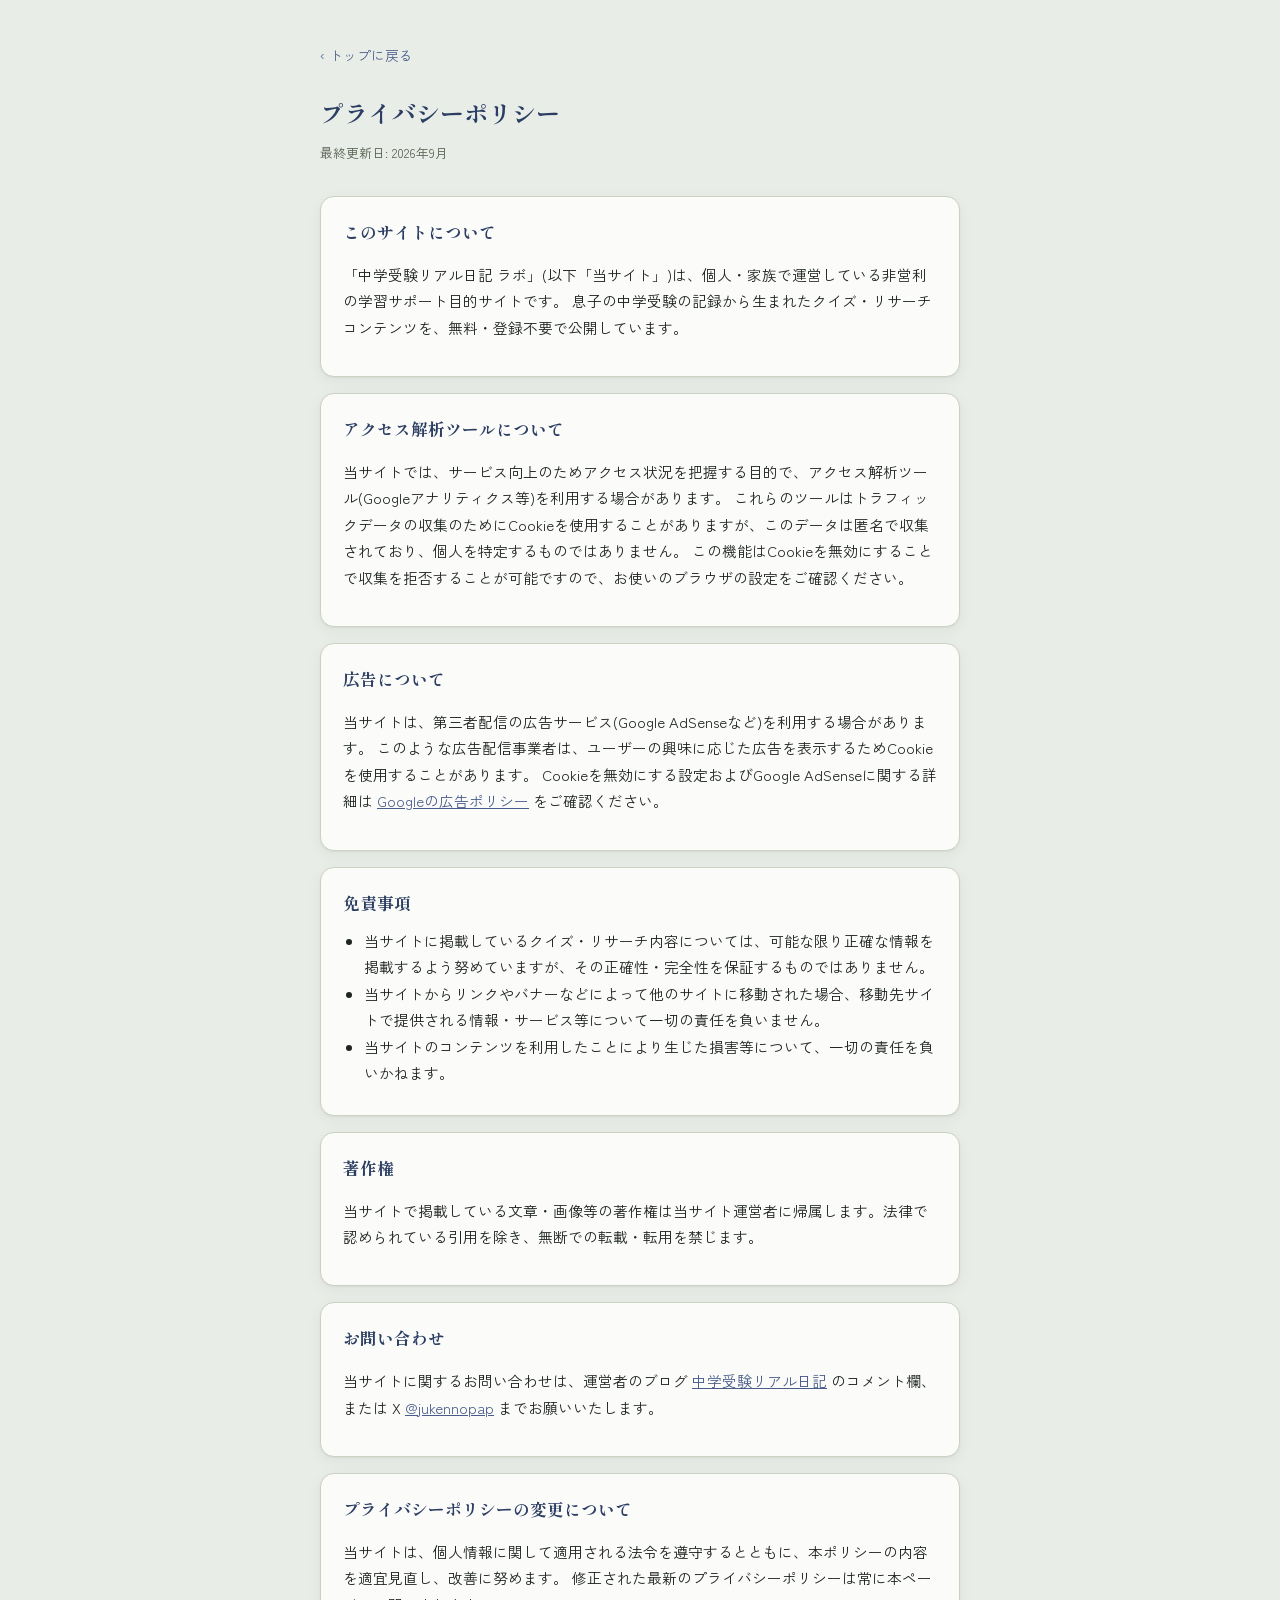
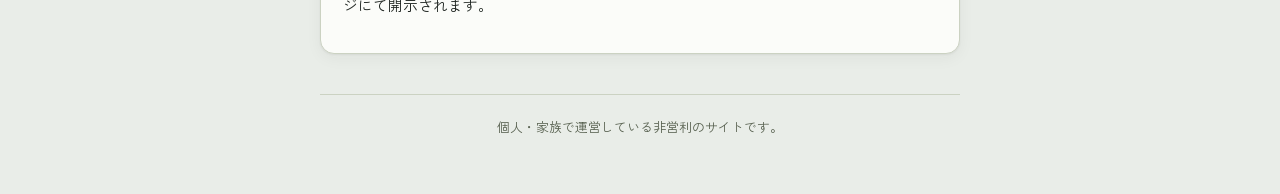
==== privacy.html @ ec5e4c24 "国語(漢字・四字熟語)を記述式クイズとして追加 - 5科目目として国語を追加。全10単元・90問。   漢字: 書き取り10問/読み8問/同音異義語8問/同訓異字8問/対義語・類義語8問   四字熟語" ====
<!DOCTYPE html>
<html lang="ja">
<head>
<meta charset="UTF-8">
<meta name="viewport" content="width=device-width, initial-scale=1.0, maximum-scale=1.0">
<title>プライバシーポリシー | 中学受験リアル日記 ラボ</title>
<meta name="description" content="中学受験リアル日記ラボ(社会・理科クイズ、頻出用語リサーチ)のプライバシーポリシー。">
<link rel="canonical" href="https://kaya87.github.io/juken-shakai-quiz/privacy.html">
<meta name="robots" content="noindex">
<link rel="stylesheet" href="https://fonts.googleapis.com/css2?family=Shippori+Mincho:wght@500;600;700&family=Zen+Kaku+Gothic+New:wght@400;500;700&display=swap">
<style>
  :root {
    --bg: #e9ede8;
    --surface: #fbfcf9;
    --surface-alt: #dde3d6;
    --text: #1e2420;
    --text-muted: #57604f;
    --primary: #2c3e63;
    --primary-soft: #4a5d8a;
    --accent: #8a6d2f;
    --accent-soft: #eadfc2;
    --border: #cbd2c2;
    --shadow: 0 1px 2px rgba(30, 36, 32, 0.06), 0 4px 16px rgba(30, 36, 32, 0.05);
  }

  @media (prefers-color-scheme: dark) {
    :root {
      --bg: #14181a;
      --surface: #1b2123;
      --surface-alt: #232b27;
      --text: #e6e9e1;
      --text-muted: #99a392;
      --primary: #90a8da;
      --primary-soft: #b7c6ea;
      --accent: #d4b673;
      --accent-soft: #3a331f;
      --border: #303935;
      --shadow: 0 1px 2px rgba(0, 0, 0, 0.3), 0 4px 20px rgba(0, 0, 0, 0.25);
    }
  }

  * { box-sizing: border-box; }

  body {
    margin: 0;
    background: var(--bg);
    color: var(--text);
    font-family: "Zen Kaku Gothic New", "Hiragino Sans", sans-serif;
    line-height: 1.8;
    -webkit-font-smoothing: antialiased;
  }

  h1, h2 { font-family: "Shippori Mincho", serif; text-wrap: balance; }

  .wrap {
    max-width: 680px;
    margin: 0 auto;
    padding: 40px 20px 56px;
  }

  .back-link {
    display: inline-block;
    margin-bottom: 24px;
    font-size: 0.85rem;
    color: var(--primary-soft);
    text-decoration: none;
  }
  .back-link:hover { text-decoration: underline; }

  h1 {
    font-size: 1.5rem;
    font-weight: 700;
    color: var(--primary);
    margin: 0 0 6px;
  }

  .updated {
    font-size: 0.8rem;
    color: var(--text-muted);
    margin: 0 0 32px;
  }

  section {
    background: var(--surface);
    border: 1px solid var(--border);
    border-radius: 14px;
    padding: 20px 22px;
    box-shadow: var(--shadow);
    margin-bottom: 16px;
  }

  h2 {
    font-size: 1.05rem;
    color: var(--primary);
    margin: 0 0 10px;
  }

  p, li { font-size: 0.92rem; color: var(--text); }
  ul { margin: 8px 0; padding-left: 1.3em; }

  a { color: var(--primary-soft); }

  footer {
    margin-top: 40px;
    padding-top: 20px;
    border-top: 1px solid var(--border);
    text-align: center;
    font-size: 0.8rem;
    color: var(--text-muted);
  }
</style>
</head>
<body>
<div class="wrap">

  <a class="back-link" href="index.html">‹ トップに戻る</a>

  <h1>プライバシーポリシー</h1>
  <p class="updated">最終更新日: 2026年9月</p>

  <section>
    <h2>このサイトについて</h2>
    <p>
      「中学受験リアル日記 ラボ」(以下「当サイト」)は、個人・家族で運営している非営利の学習サポート目的サイトです。
      息子の中学受験の記録から生まれたクイズ・リサーチコンテンツを、無料・登録不要で公開しています。
    </p>
  </section>

  <section>
    <h2>アクセス解析ツールについて</h2>
    <p>
      当サイトでは、サービス向上のためアクセス状況を把握する目的で、アクセス解析ツール(Googleアナリティクス等)を利用する場合があります。
      これらのツールはトラフィックデータの収集のためにCookieを使用することがありますが、このデータは匿名で収集されており、個人を特定するものではありません。
      この機能はCookieを無効にすることで収集を拒否することが可能ですので、お使いのブラウザの設定をご確認ください。
    </p>
  </section>

  <section>
    <h2>広告について</h2>
    <p>
      当サイトは、第三者配信の広告サービス(Google AdSenseなど)を利用する場合があります。
      このような広告配信事業者は、ユーザーの興味に応じた広告を表示するためCookieを使用することがあります。
      Cookieを無効にする設定およびGoogle AdSenseに関する詳細は
      <a href="https://policies.google.com/technologies/ads?hl=ja" target="_blank" rel="noopener">Googleの広告ポリシー</a>
      をご確認ください。
    </p>
  </section>

  <section>
    <h2>免責事項</h2>
    <ul>
      <li>当サイトに掲載しているクイズ・リサーチ内容については、可能な限り正確な情報を掲載するよう努めていますが、その正確性・完全性を保証するものではありません。</li>
      <li>当サイトからリンクやバナーなどによって他のサイトに移動された場合、移動先サイトで提供される情報・サービス等について一切の責任を負いません。</li>
      <li>当サイトのコンテンツを利用したことにより生じた損害等について、一切の責任を負いかねます。</li>
    </ul>
  </section>

  <section>
    <h2>著作権</h2>
    <p>
      当サイトで掲載している文章・画像等の著作権は当サイト運営者に帰属します。法律で認められている引用を除き、無断での転載・転用を禁じます。
    </p>
  </section>

  <section>
    <h2>お問い合わせ</h2>
    <p>
      当サイトに関するお問い合わせは、運営者のブログ
      <a href="https://ka8kfc.hatenablog.com/" target="_blank" rel="noopener">中学受験リアル日記</a>
      のコメント欄、または X
      <a href="https://x.com/jukennopap" target="_blank" rel="noopener">@jukennopap</a>
      までお願いいたします。
    </p>
  </section>

  <section>
    <h2>プライバシーポリシーの変更について</h2>
    <p>
      当サイトは、個人情報に関して適用される法令を遵守するとともに、本ポリシーの内容を適宜見直し、改善に努めます。
      修正された最新のプライバシーポリシーは常に本ページにて開示されます。
    </p>
  </section>

  <footer>
    個人・家族で運営している非営利のサイトです。
  </footer>

</div>
</body>
</html>
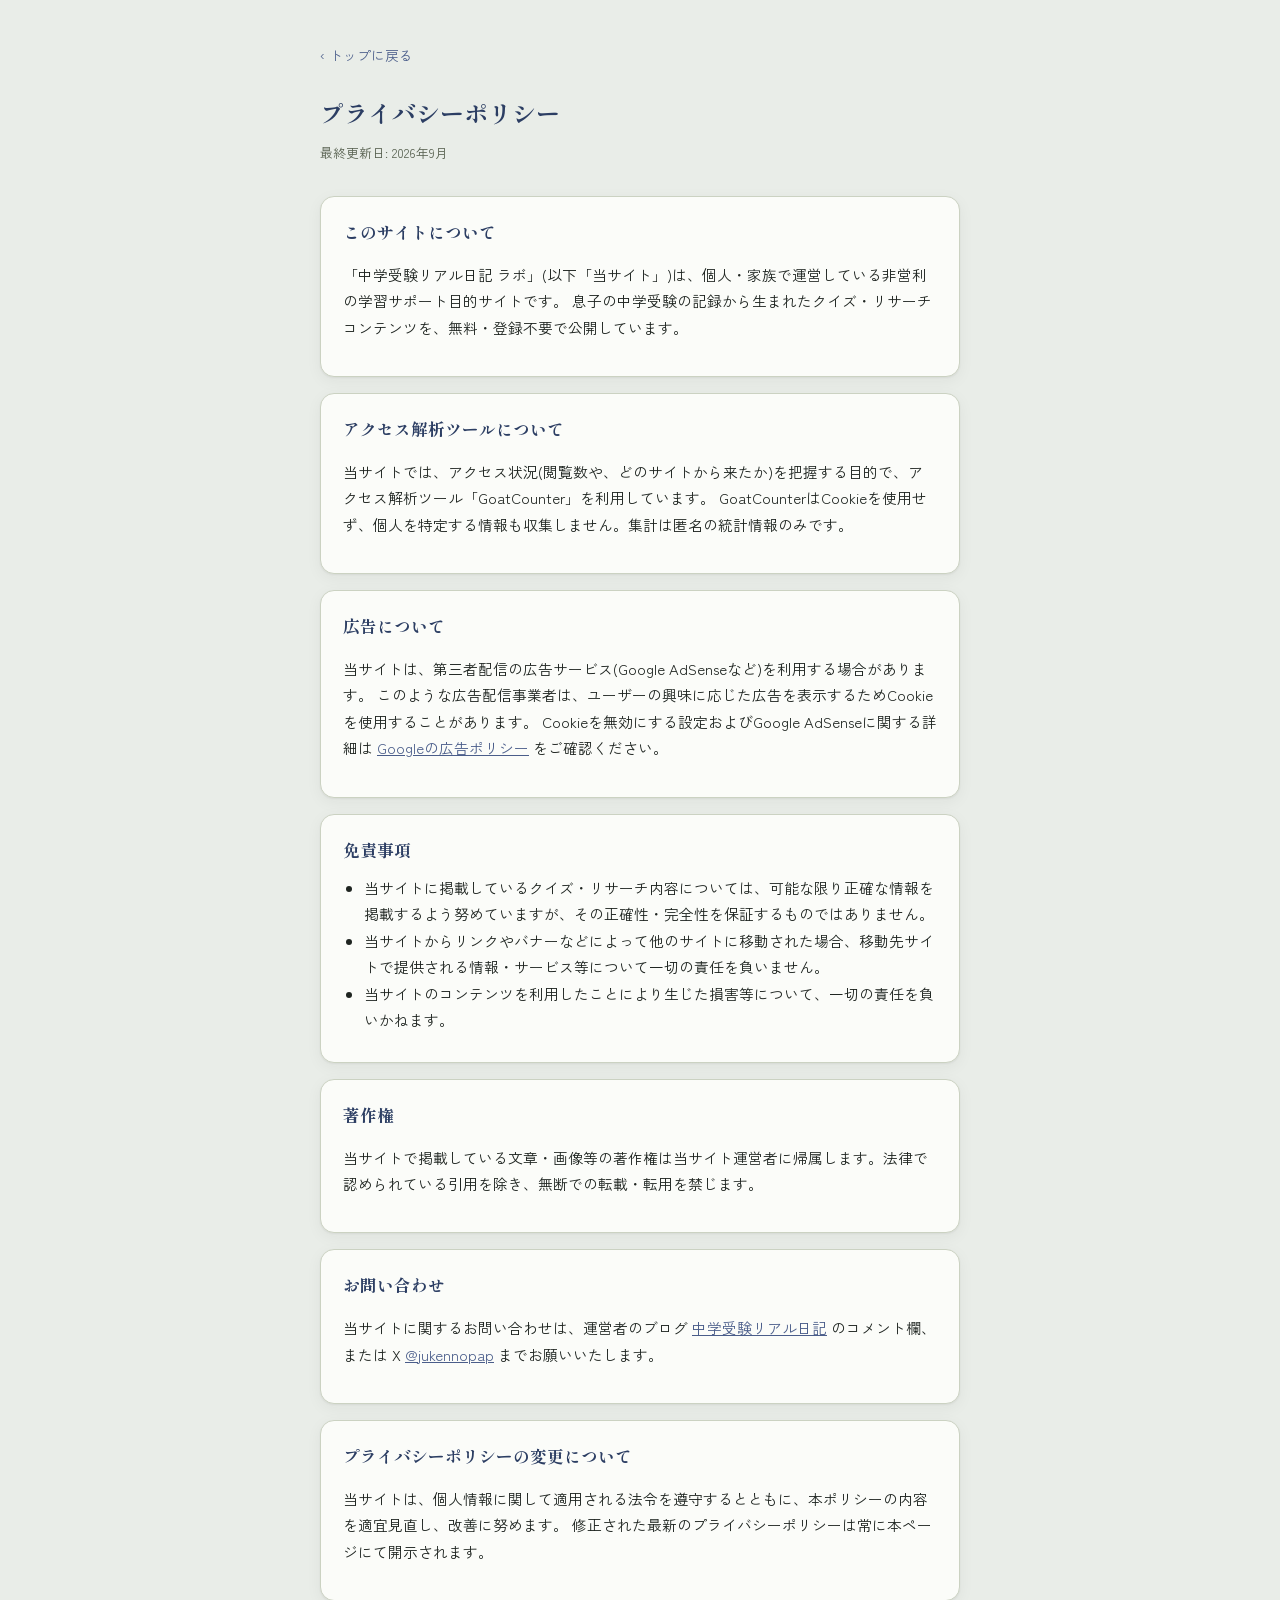
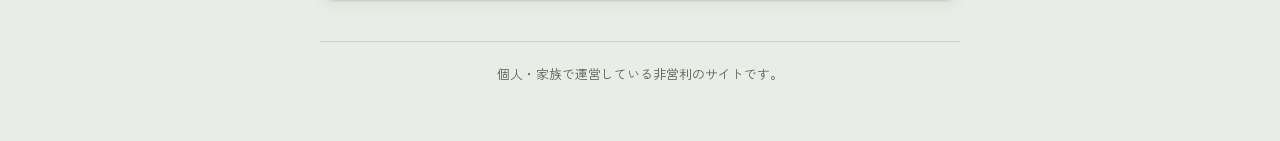
==== commit 3ccd40b2: "訪問者バッジをGoatCounter(Cookieなし・参照元別)に置き換え、プライバシーポリシーを更新 Co-Authored-By: Claude Sonnet 5.5 <noreply@anth" ====
--- a/privacy.html
+++ b/privacy.html
@@ -129,9 +129,8 @@
   <section>
     <h2>アクセス解析ツールについて</h2>
     <p>
-      当サイトでは、サービス向上のためアクセス状況を把握する目的で、アクセス解析ツール(Googleアナリティクス等)を利用する場合があります。
-      これらのツールはトラフィックデータの収集のためにCookieを使用することがありますが、このデータは匿名で収集されており、個人を特定するものではありません。
-      この機能はCookieを無効にすることで収集を拒否することが可能ですので、お使いのブラウザの設定をご確認ください。
+      当サイトでは、アクセス状況(閲覧数や、どのサイトから来たか)を把握する目的で、アクセス解析ツール「GoatCounter」を利用しています。
+      GoatCounterはCookieを使用せず、個人を特定する情報も収集しません。集計は匿名の統計情報のみです。
     </p>
   </section>
 
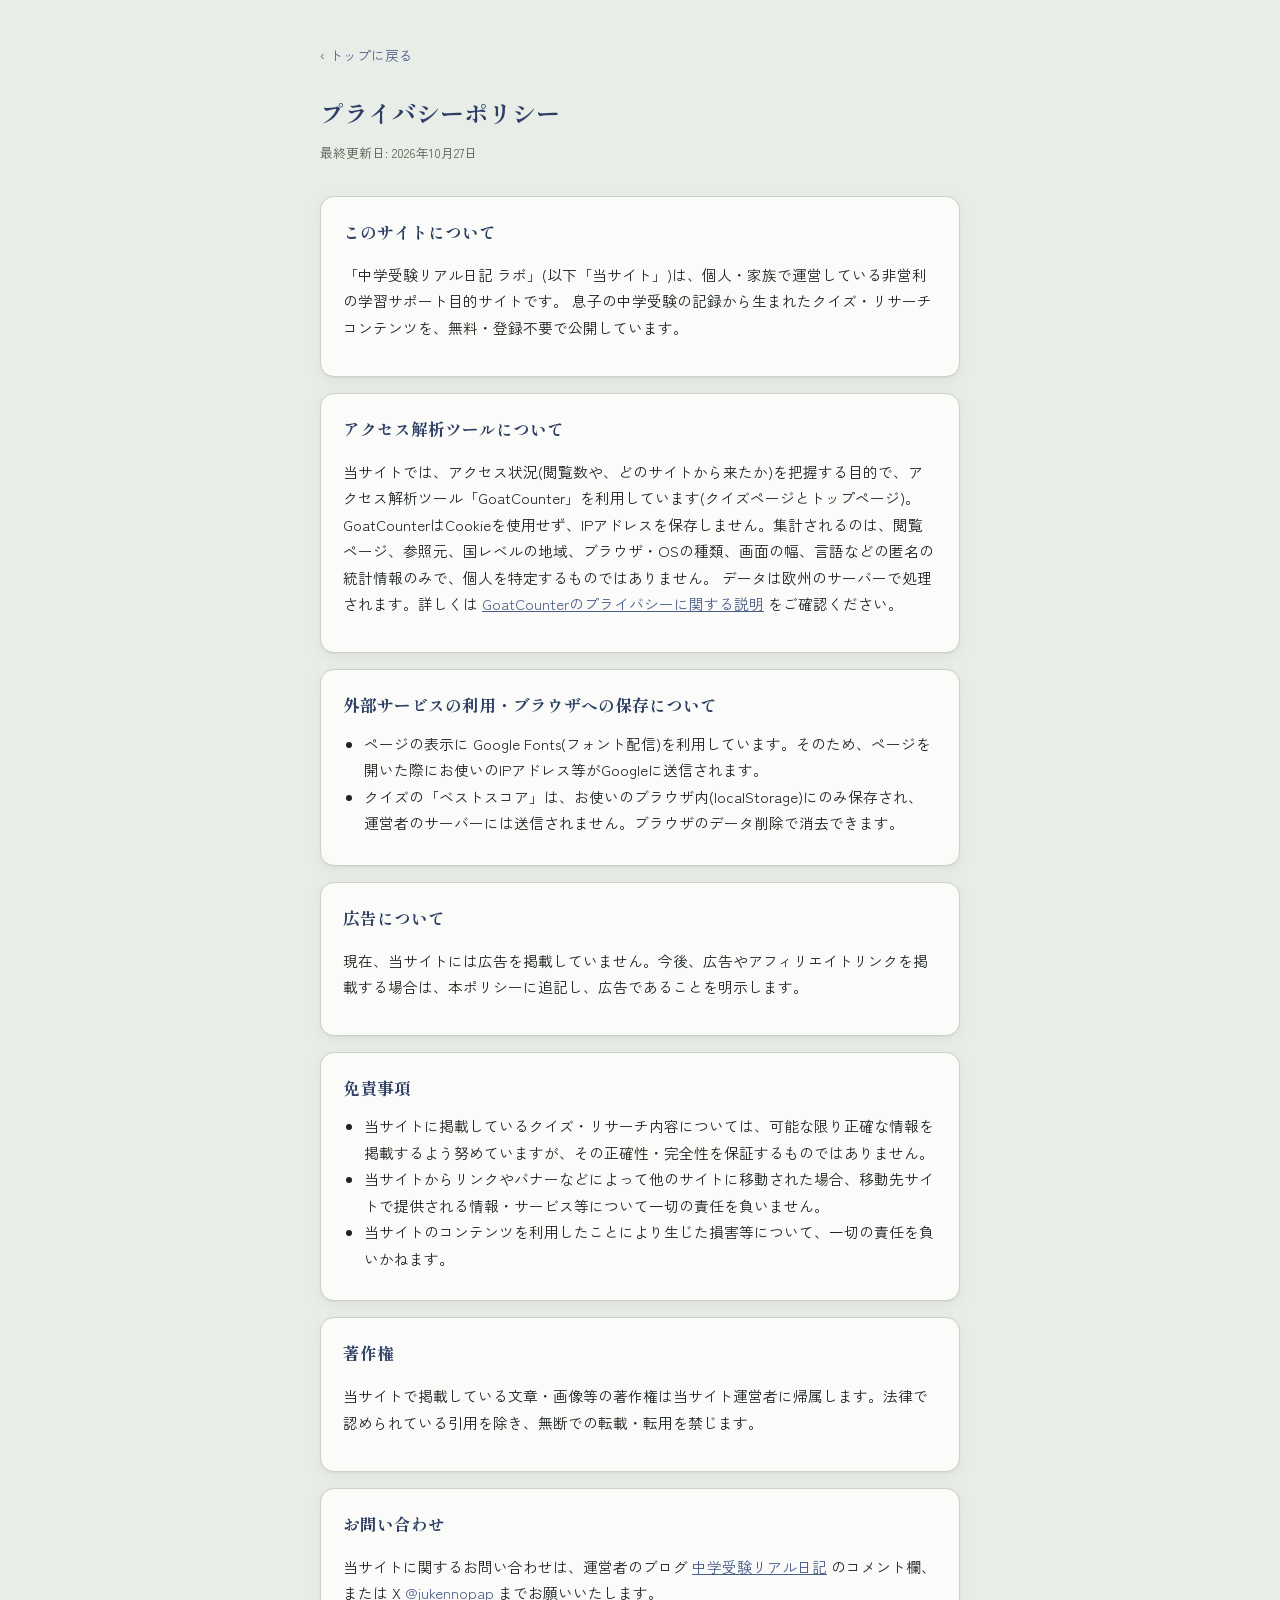
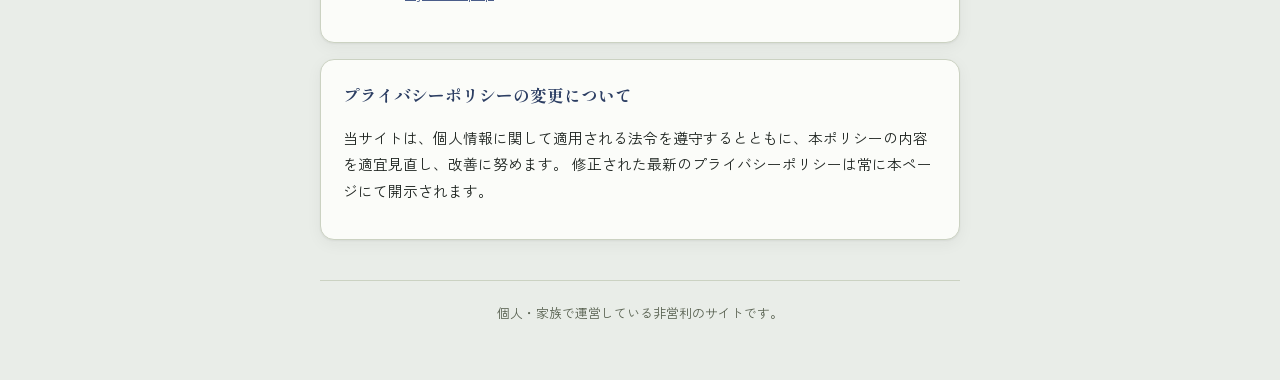
==== commit fc106a39: "プライバシーポリシーを実態に合わせて更新(GoatCounter詳細・Google Fonts・localStorage・広告なしの明記) Co-Authored-By: Claude Sonnet " ====
--- a/privacy.html
+++ b/privacy.html
@@ -116,7 +116,7 @@
   <a class="back-link" href="index.html">‹ トップに戻る</a>
 
   <h1>プライバシーポリシー</h1>
-  <p class="updated">最終更新日: 2026年9月</p>
+  <p class="updated">最終更新日: 2026年10月27日</p>
 
   <section>
     <h2>このサイトについて</h2>
@@ -129,19 +129,26 @@
   <section>
     <h2>アクセス解析ツールについて</h2>
     <p>
-      当サイトでは、アクセス状況(閲覧数や、どのサイトから来たか)を把握する目的で、アクセス解析ツール「GoatCounter」を利用しています。
-      GoatCounterはCookieを使用せず、個人を特定する情報も収集しません。集計は匿名の統計情報のみです。
+      当サイトでは、アクセス状況(閲覧数や、どのサイトから来たか)を把握する目的で、アクセス解析ツール「GoatCounter」を利用しています(クイズページとトップページ)。
+      GoatCounterはCookieを使用せず、IPアドレスを保存しません。集計されるのは、閲覧ページ、参照元、国レベルの地域、ブラウザ・OSの種類、画面の幅、言語などの匿名の統計情報のみで、個人を特定するものではありません。
+      データは欧州のサーバーで処理されます。詳しくは
+      <a href="https://www.goatcounter.com/help/privacy" target="_blank" rel="noopener">GoatCounterのプライバシーに関する説明</a>
+      をご確認ください。
     </p>
+  </section>
+
+  <section>
+    <h2>外部サービスの利用・ブラウザへの保存について</h2>
+    <ul>
+      <li>ページの表示に Google Fonts(フォント配信)を利用しています。そのため、ページを開いた際にお使いのIPアドレス等がGoogleに送信されます。</li>
+      <li>クイズの「ベストスコア」は、お使いのブラウザ内(localStorage)にのみ保存され、運営者のサーバーには送信されません。ブラウザのデータ削除で消去できます。</li>
+    </ul>
   </section>
 
   <section>
     <h2>広告について</h2>
     <p>
-      当サイトは、第三者配信の広告サービス(Google AdSenseなど)を利用する場合があります。
-      このような広告配信事業者は、ユーザーの興味に応じた広告を表示するためCookieを使用することがあります。
-      Cookieを無効にする設定およびGoogle AdSenseに関する詳細は
-      <a href="https://policies.google.com/technologies/ads?hl=ja" target="_blank" rel="noopener">Googleの広告ポリシー</a>
-      をご確認ください。
+      現在、当サイトには広告を掲載していません。今後、広告やアフィリエイトリンクを掲載する場合は、本ポリシーに追記し、広告であることを明示します。
     </p>
   </section>
 
